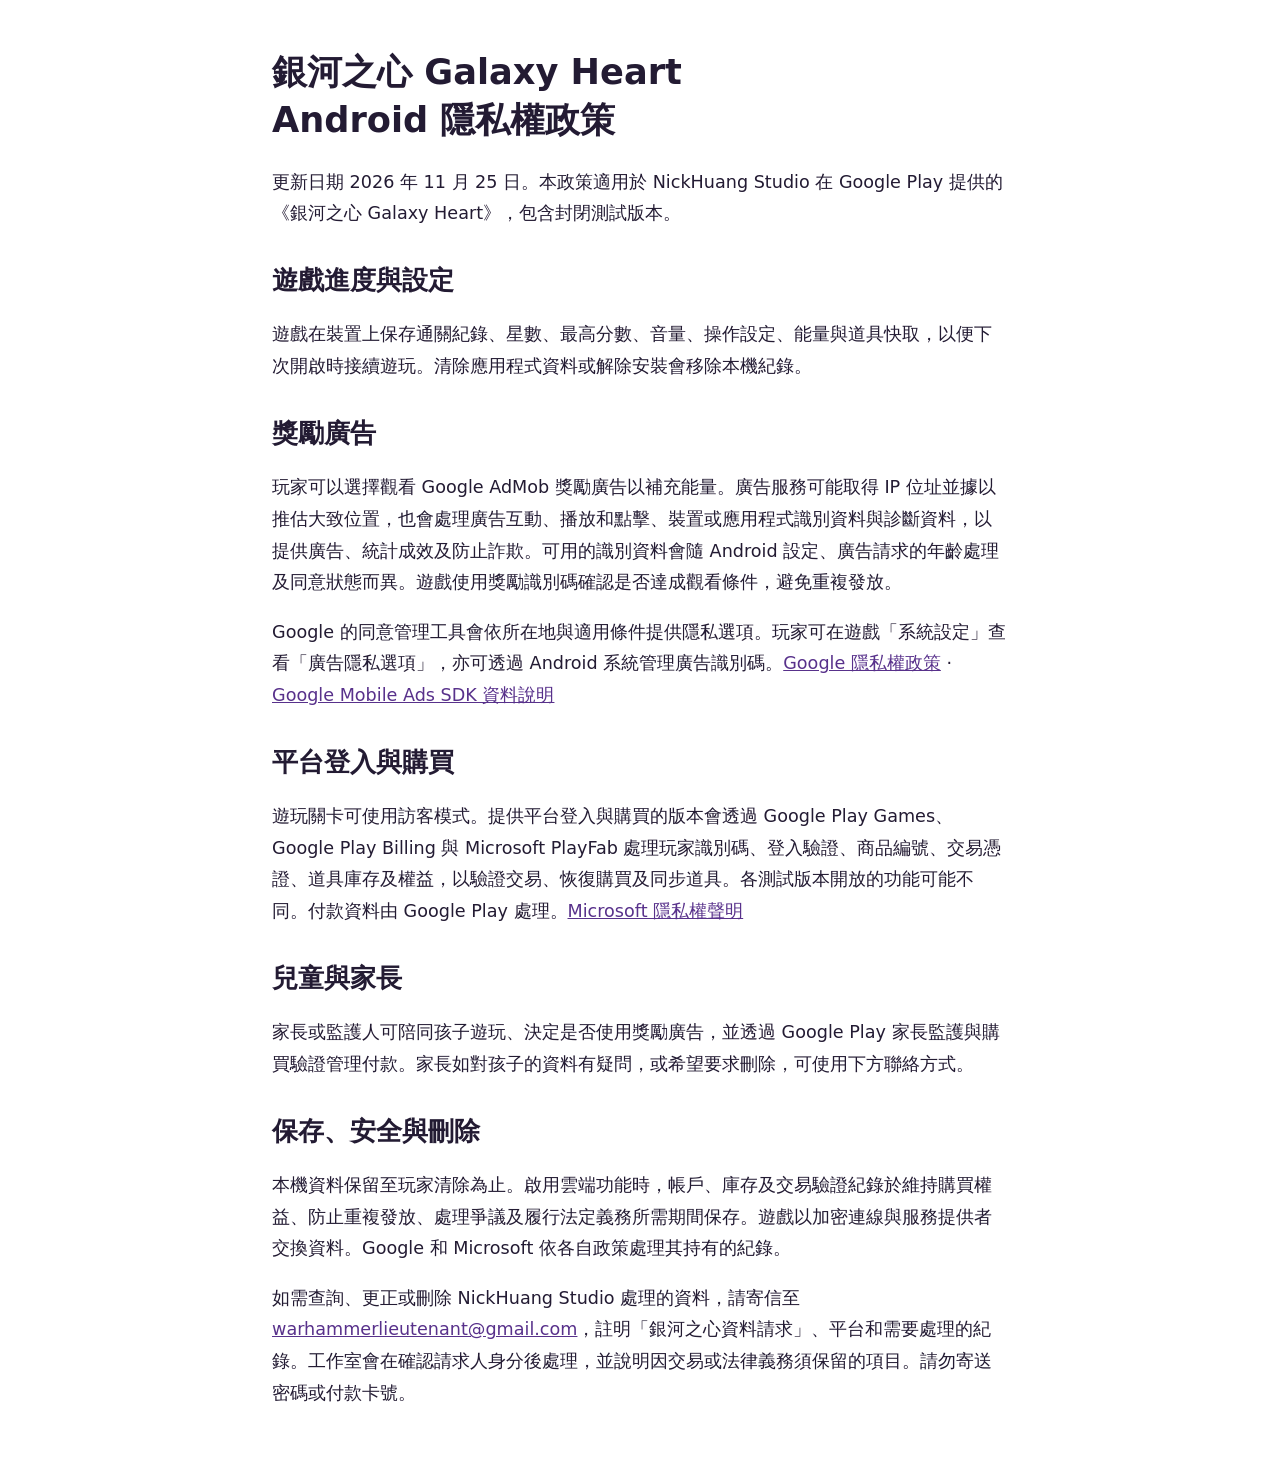
==== galaxy-heart/privacy/index.html @ ecfb711d "Publish Galaxy Heart Android privacy policy" ====
<!doctype html>
<html lang="zh-Hant"><meta charset="utf-8"><meta name="viewport" content="width=device-width,initial-scale=1">
<title>銀河之心 Galaxy Heart｜Android 隱私權政策</title>
<style>html{color-scheme:light}body{margin:3rem auto;padding:0 1.25rem;max-width:46rem;font:1.1rem/1.8 system-ui,sans-serif;color:#231b33}h1,h2{line-height:1.35}h2{margin-top:2rem}a{color:#58318b}</style>
<main><h1>銀河之心 Galaxy Heart<br>Android 隱私權政策</h1>
<p>更新日期 2026 年 11 月 25 日。本政策適用於 NickHuang Studio 在 Google Play 提供的《銀河之心 Galaxy Heart》，包含封閉測試版本。</p>
<h2>遊戲進度與設定</h2><p>遊戲在裝置上保存通關紀錄、星數、最高分數、音量、操作設定、能量與道具快取，以便下次開啟時接續遊玩。清除應用程式資料或解除安裝會移除本機紀錄。</p>
<h2>獎勵廣告</h2><p>玩家可以選擇觀看 Google AdMob 獎勵廣告以補充能量。廣告服務可能取得 IP 位址並據以推估大致位置，也會處理廣告互動、播放和點擊、裝置或應用程式識別資料與診斷資料，以提供廣告、統計成效及防止詐欺。可用的識別資料會隨 Android 設定、廣告請求的年齡處理及同意狀態而異。遊戲使用獎勵識別碼確認是否達成觀看條件，避免重複發放。</p>
<p>Google 的同意管理工具會依所在地與適用條件提供隱私選項。玩家可在遊戲「系統設定」查看「廣告隱私選項」，亦可透過 Android 系統管理廣告識別碼。<a href="https://policies.google.com/privacy?hl=zh-TW">Google 隱私權政策</a> · <a href="https://developers.google.com/admob/android/privacy/play-data-disclosure">Google Mobile Ads SDK 資料說明</a></p>
<h2>平台登入與購買</h2><p>遊玩關卡可使用訪客模式。提供平台登入與購買的版本會透過 Google Play Games、Google Play Billing 與 Microsoft PlayFab 處理玩家識別碼、登入驗證、商品編號、交易憑證、道具庫存及權益，以驗證交易、恢復購買及同步道具。各測試版本開放的功能可能不同。付款資料由 Google Play 處理。<a href="https://privacy.microsoft.com/zh-tw/privacystatement">Microsoft 隱私權聲明</a></p>
<h2>兒童與家長</h2><p>家長或監護人可陪同孩子遊玩、決定是否使用獎勵廣告，並透過 Google Play 家長監護與購買驗證管理付款。家長如對孩子的資料有疑問，或希望要求刪除，可使用下方聯絡方式。</p>
<h2>保存、安全與刪除</h2><p>本機資料保留至玩家清除為止。啟用雲端功能時，帳戶、庫存及交易驗證紀錄於維持購買權益、防止重複發放、處理爭議及履行法定義務所需期間保存。遊戲以加密連線與服務提供者交換資料。Google 和 Microsoft 依各自政策處理其持有的紀錄。</p>
<p>如需查詢、更正或刪除 NickHuang Studio 處理的資料，請寄信至 <a href="mailto:warhammerlieutenant@gmail.com">warhammerlieutenant@gmail.com</a>，註明「銀河之心資料請求」、平台和需要處理的紀錄。工作室會在確認請求人身分後處理，並說明因交易或法律義務須保留的項目。請勿寄送密碼或付款卡號。</p>
</main></html>
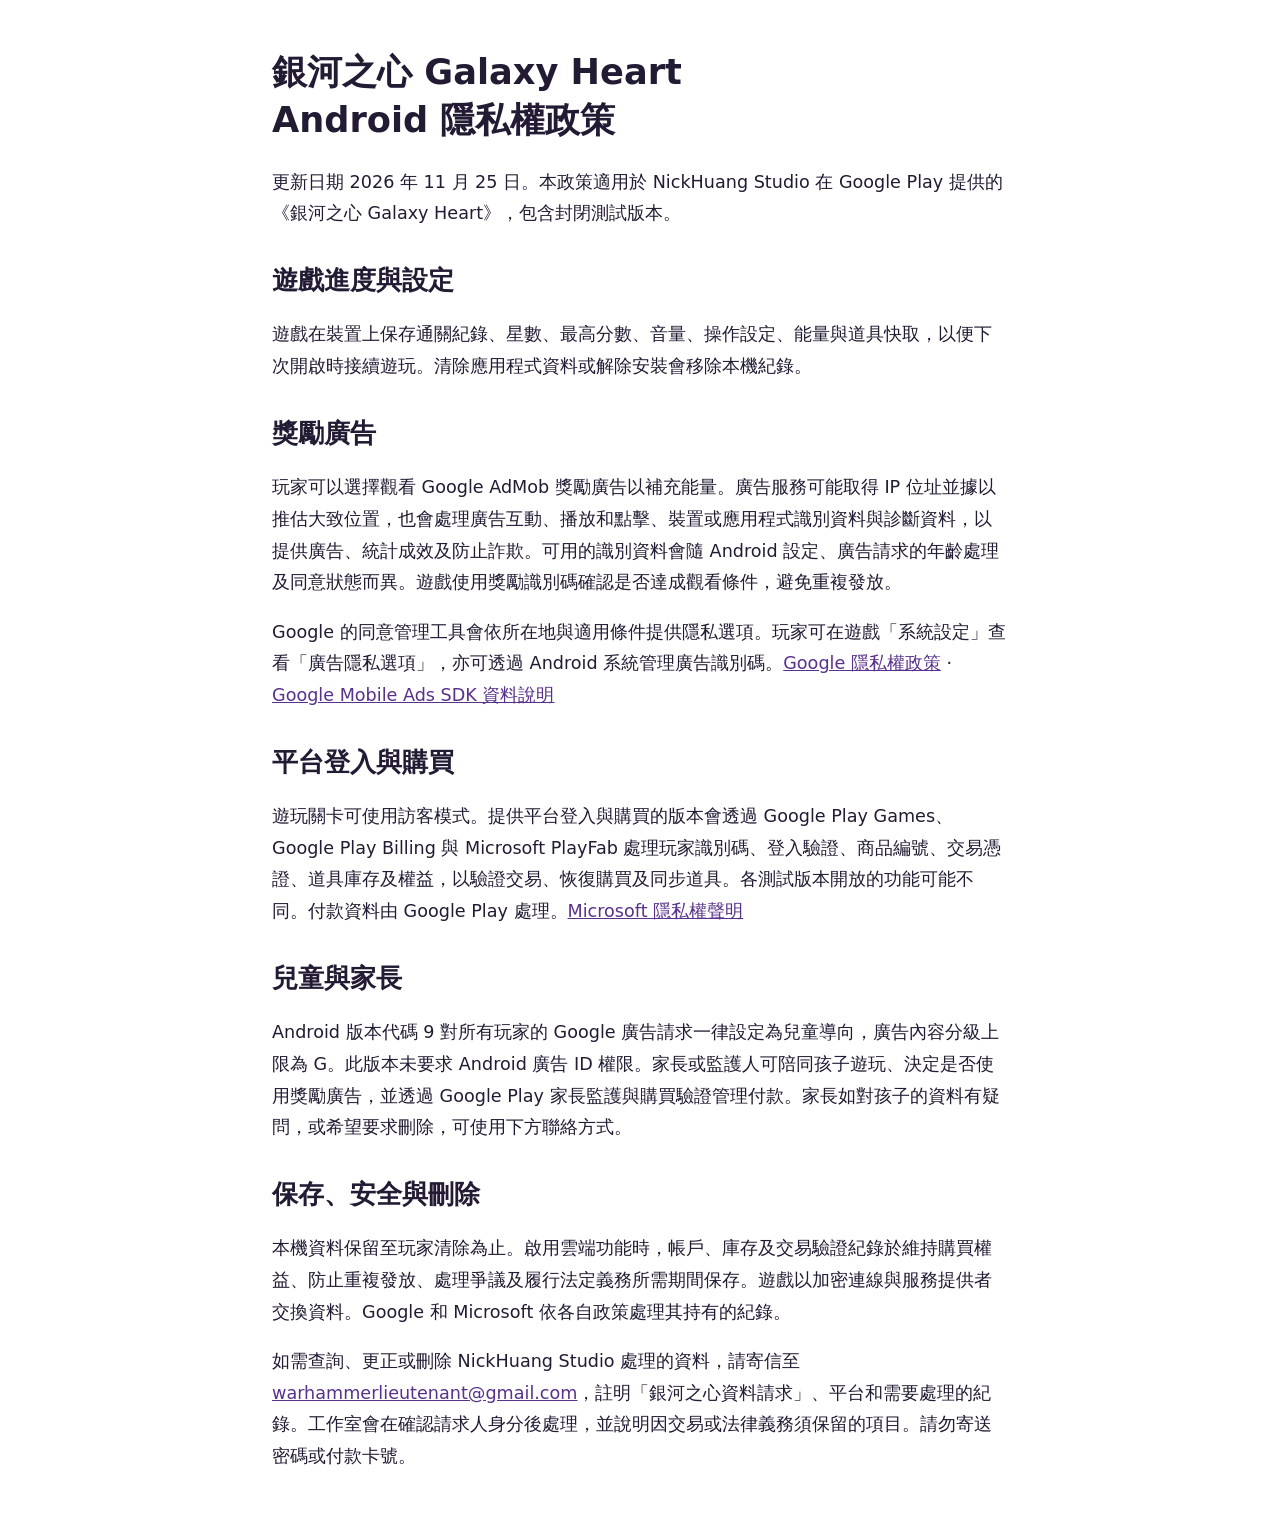
==== commit 04d7df4a: "Document family ad settings in Android build 9" ====
--- a/galaxy-heart/privacy/index.html
+++ b/galaxy-heart/privacy/index.html
@@ -8,7 +8,7 @@
 <h2>獎勵廣告</h2><p>玩家可以選擇觀看 Google AdMob 獎勵廣告以補充能量。廣告服務可能取得 IP 位址並據以推估大致位置，也會處理廣告互動、播放和點擊、裝置或應用程式識別資料與診斷資料，以提供廣告、統計成效及防止詐欺。可用的識別資料會隨 Android 設定、廣告請求的年齡處理及同意狀態而異。遊戲使用獎勵識別碼確認是否達成觀看條件，避免重複發放。</p>
 <p>Google 的同意管理工具會依所在地與適用條件提供隱私選項。玩家可在遊戲「系統設定」查看「廣告隱私選項」，亦可透過 Android 系統管理廣告識別碼。<a href="https://policies.google.com/privacy?hl=zh-TW">Google 隱私權政策</a> · <a href="https://developers.google.com/admob/android/privacy/play-data-disclosure">Google Mobile Ads SDK 資料說明</a></p>
 <h2>平台登入與購買</h2><p>遊玩關卡可使用訪客模式。提供平台登入與購買的版本會透過 Google Play Games、Google Play Billing 與 Microsoft PlayFab 處理玩家識別碼、登入驗證、商品編號、交易憑證、道具庫存及權益，以驗證交易、恢復購買及同步道具。各測試版本開放的功能可能不同。付款資料由 Google Play 處理。<a href="https://privacy.microsoft.com/zh-tw/privacystatement">Microsoft 隱私權聲明</a></p>
-<h2>兒童與家長</h2><p>家長或監護人可陪同孩子遊玩、決定是否使用獎勵廣告，並透過 Google Play 家長監護與購買驗證管理付款。家長如對孩子的資料有疑問，或希望要求刪除，可使用下方聯絡方式。</p>
+<h2>兒童與家長</h2><p>Android 版本代碼 9 對所有玩家的 Google 廣告請求一律設定為兒童導向，廣告內容分級上限為 G。此版本未要求 Android 廣告 ID 權限。家長或監護人可陪同孩子遊玩、決定是否使用獎勵廣告，並透過 Google Play 家長監護與購買驗證管理付款。家長如對孩子的資料有疑問，或希望要求刪除，可使用下方聯絡方式。</p>
 <h2>保存、安全與刪除</h2><p>本機資料保留至玩家清除為止。啟用雲端功能時，帳戶、庫存及交易驗證紀錄於維持購買權益、防止重複發放、處理爭議及履行法定義務所需期間保存。遊戲以加密連線與服務提供者交換資料。Google 和 Microsoft 依各自政策處理其持有的紀錄。</p>
 <p>如需查詢、更正或刪除 NickHuang Studio 處理的資料，請寄信至 <a href="mailto:warhammerlieutenant@gmail.com">warhammerlieutenant@gmail.com</a>，註明「銀河之心資料請求」、平台和需要處理的紀錄。工作室會在確認請求人身分後處理，並說明因交易或法律義務須保留的項目。請勿寄送密碼或付款卡號。</p>
 </main></html>
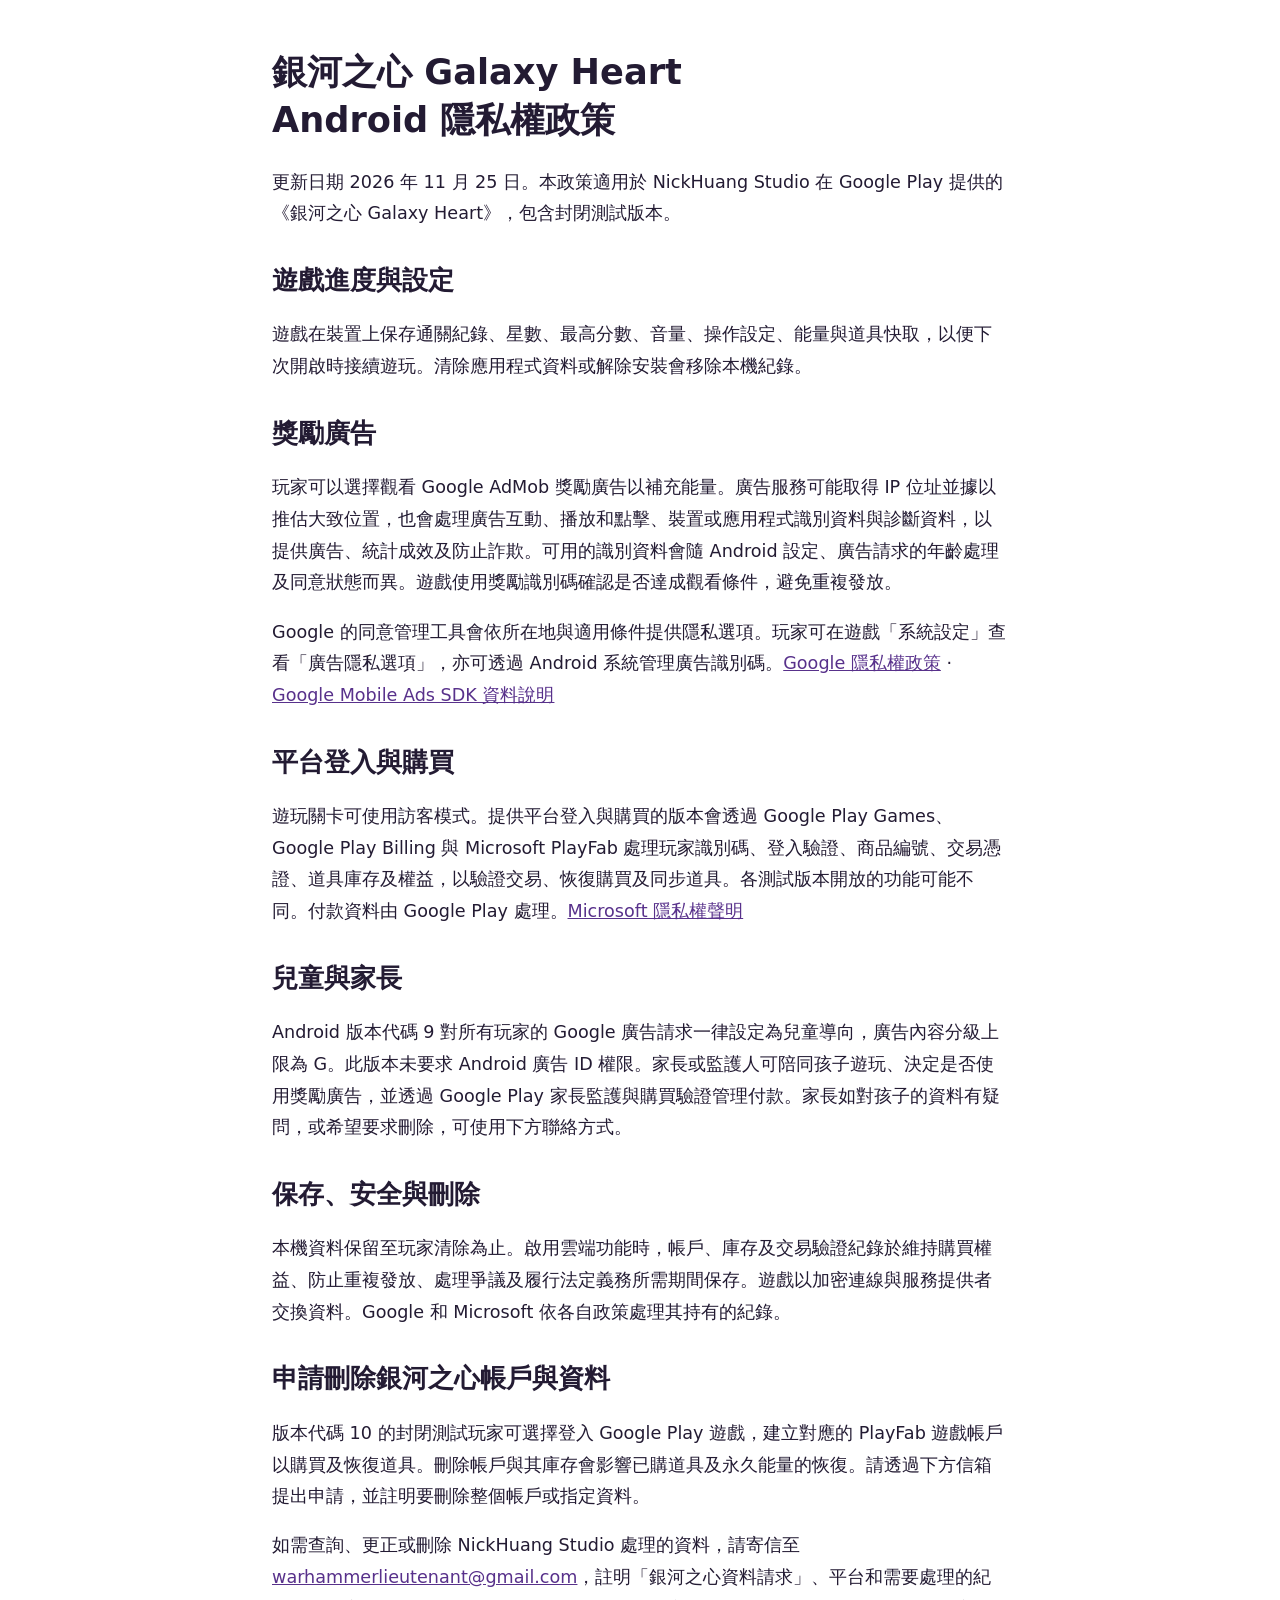
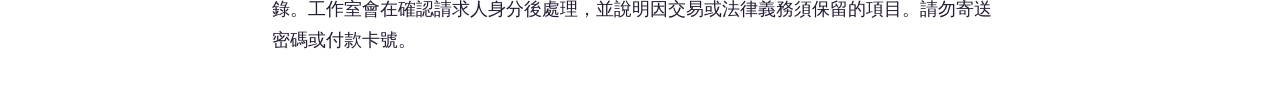
==== commit a8aa0aa1: "Add account deletion entry for Android purchase testing" ====
--- a/galaxy-heart/privacy/index.html
+++ b/galaxy-heart/privacy/index.html
@@ -10,5 +10,5 @@
 <h2>平台登入與購買</h2><p>遊玩關卡可使用訪客模式。提供平台登入與購買的版本會透過 Google Play Games、Google Play Billing 與 Microsoft PlayFab 處理玩家識別碼、登入驗證、商品編號、交易憑證、道具庫存及權益，以驗證交易、恢復購買及同步道具。各測試版本開放的功能可能不同。付款資料由 Google Play 處理。<a href="https://privacy.microsoft.com/zh-tw/privacystatement">Microsoft 隱私權聲明</a></p>
 <h2>兒童與家長</h2><p>Android 版本代碼 9 對所有玩家的 Google 廣告請求一律設定為兒童導向，廣告內容分級上限為 G。此版本未要求 Android 廣告 ID 權限。家長或監護人可陪同孩子遊玩、決定是否使用獎勵廣告，並透過 Google Play 家長監護與購買驗證管理付款。家長如對孩子的資料有疑問，或希望要求刪除，可使用下方聯絡方式。</p>
 <h2>保存、安全與刪除</h2><p>本機資料保留至玩家清除為止。啟用雲端功能時，帳戶、庫存及交易驗證紀錄於維持購買權益、防止重複發放、處理爭議及履行法定義務所需期間保存。遊戲以加密連線與服務提供者交換資料。Google 和 Microsoft 依各自政策處理其持有的紀錄。</p>
-<p>如需查詢、更正或刪除 NickHuang Studio 處理的資料，請寄信至 <a href="mailto:warhammerlieutenant@gmail.com">warhammerlieutenant@gmail.com</a>，註明「銀河之心資料請求」、平台和需要處理的紀錄。工作室會在確認請求人身分後處理，並說明因交易或法律義務須保留的項目。請勿寄送密碼或付款卡號。</p>
+<h2 id="delete-account">申請刪除銀河之心帳戶與資料</h2><p>版本代碼 10 的封閉測試玩家可選擇登入 Google Play 遊戲，建立對應的 PlayFab 遊戲帳戶以購買及恢復道具。刪除帳戶與其庫存會影響已購道具及永久能量的恢復。請透過下方信箱提出申請，並註明要刪除整個帳戶或指定資料。</p><p>如需查詢、更正或刪除 NickHuang Studio 處理的資料，請寄信至 <a href="mailto:warhammerlieutenant@gmail.com">warhammerlieutenant@gmail.com</a>，註明「銀河之心資料請求」、平台和需要處理的紀錄。工作室會在確認請求人身分後處理，並說明因交易或法律義務須保留的項目。請勿寄送密碼或付款卡號。</p>
 </main></html>
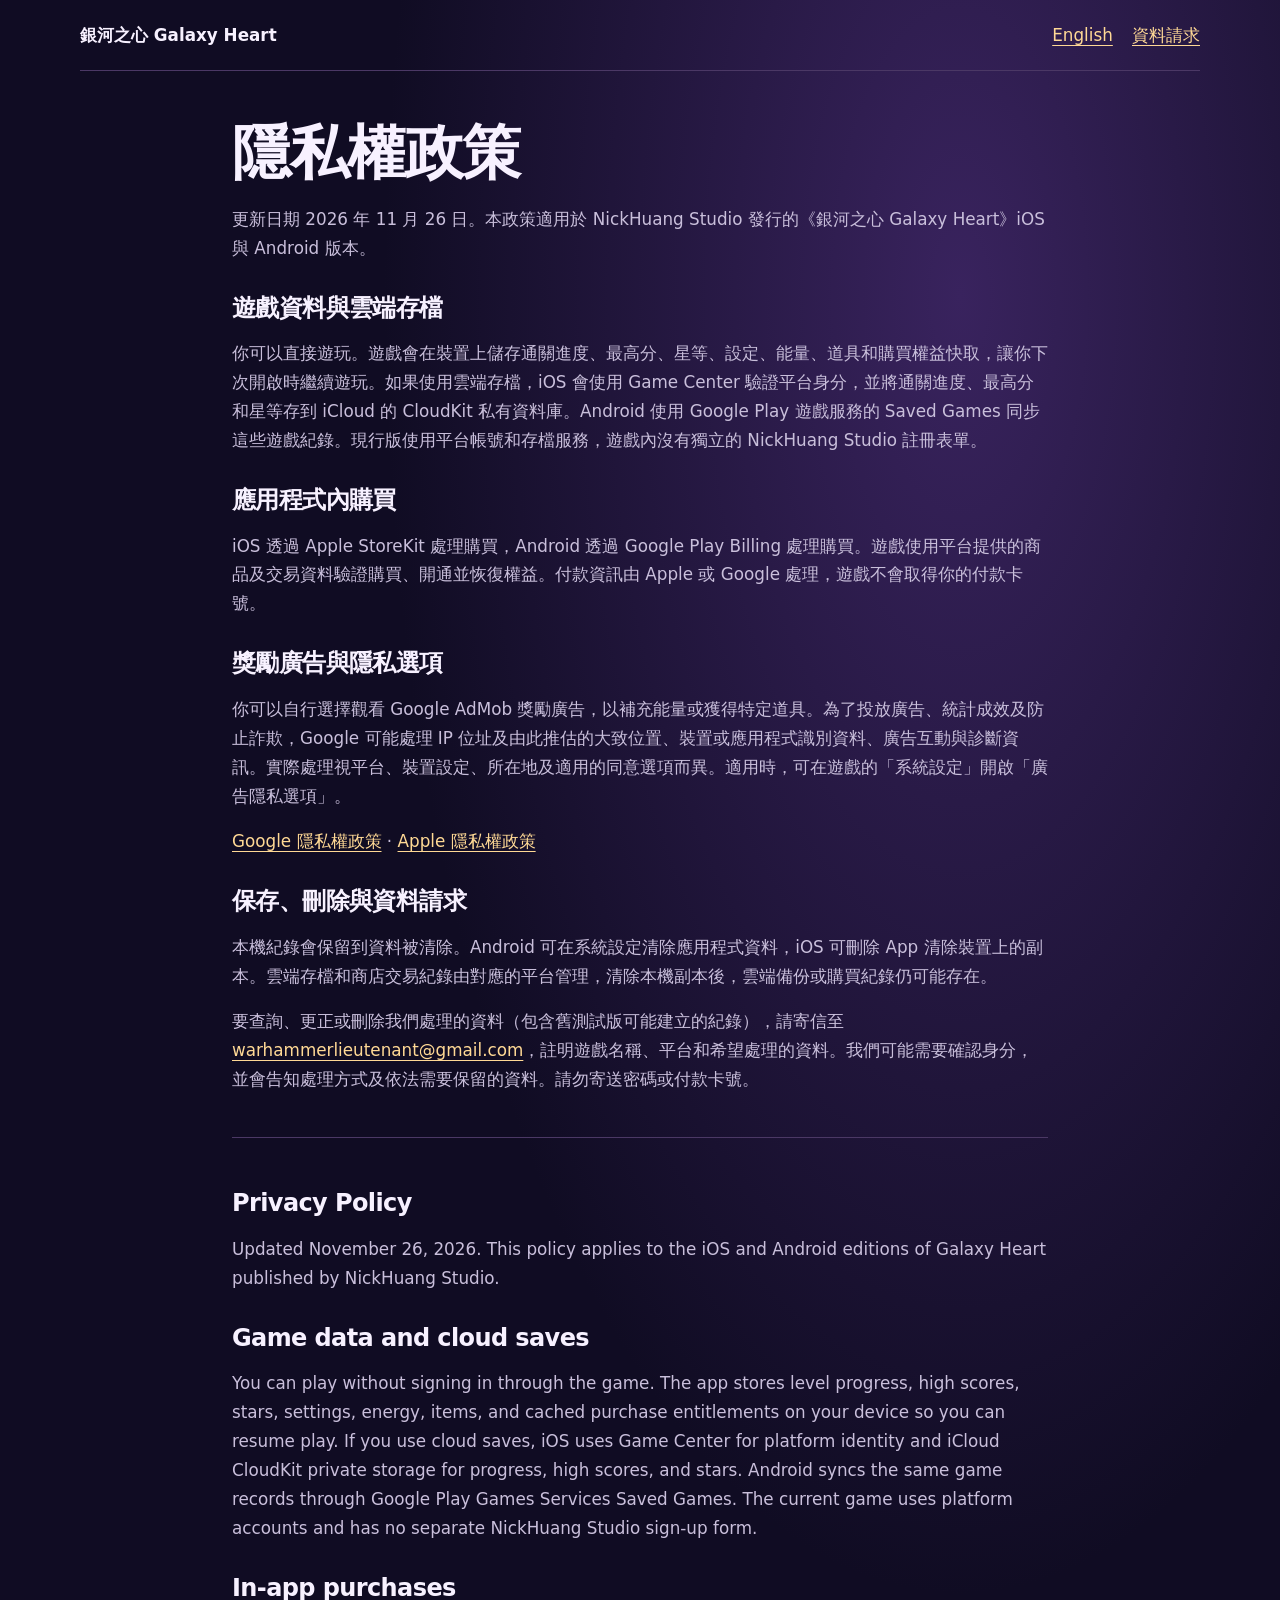
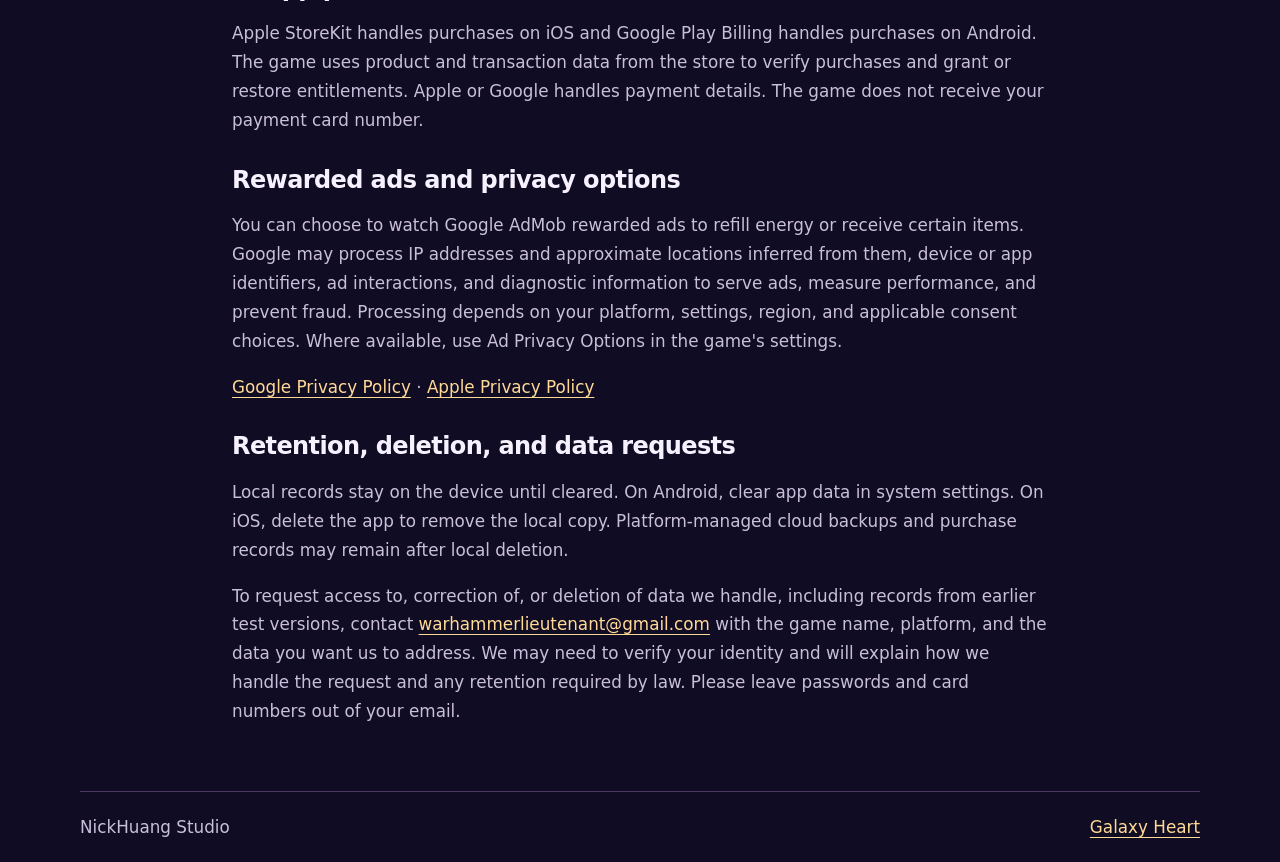
==== commit 748410ba: "Publish Galaxy Heart marketing and cross-platform privacy pages" ====
--- a/galaxy-heart/privacy/index.html
+++ b/galaxy-heart/privacy/index.html
@@ -1,14 +1,43 @@
 <!doctype html>
-<html lang="zh-Hant"><meta charset="utf-8"><meta name="viewport" content="width=device-width,initial-scale=1">
-<title>銀河之心 Galaxy Heart｜Android 隱私權政策</title>
-<style>html{color-scheme:light}body{margin:3rem auto;padding:0 1.25rem;max-width:46rem;font:1.1rem/1.8 system-ui,sans-serif;color:#231b33}h1,h2{line-height:1.35}h2{margin-top:2rem}a{color:#58318b}</style>
-<main><h1>銀河之心 Galaxy Heart<br>Android 隱私權政策</h1>
-<p>更新日期 2026 年 11 月 25 日。本政策適用於 NickHuang Studio 在 Google Play 提供的《銀河之心 Galaxy Heart》，包含封閉測試版本。</p>
-<h2>遊戲進度與設定</h2><p>遊戲在裝置上保存通關紀錄、星數、最高分數、音量、操作設定、能量與道具快取，以便下次開啟時接續遊玩。清除應用程式資料或解除安裝會移除本機紀錄。</p>
-<h2>獎勵廣告</h2><p>玩家可以選擇觀看 Google AdMob 獎勵廣告以補充能量。廣告服務可能取得 IP 位址並據以推估大致位置，也會處理廣告互動、播放和點擊、裝置或應用程式識別資料與診斷資料，以提供廣告、統計成效及防止詐欺。可用的識別資料會隨 Android 設定、廣告請求的年齡處理及同意狀態而異。遊戲使用獎勵識別碼確認是否達成觀看條件，避免重複發放。</p>
-<p>Google 的同意管理工具會依所在地與適用條件提供隱私選項。玩家可在遊戲「系統設定」查看「廣告隱私選項」，亦可透過 Android 系統管理廣告識別碼。<a href="https://policies.google.com/privacy?hl=zh-TW">Google 隱私權政策</a> · <a href="https://developers.google.com/admob/android/privacy/play-data-disclosure">Google Mobile Ads SDK 資料說明</a></p>
-<h2>平台登入與購買</h2><p>遊玩關卡可使用訪客模式。提供平台登入與購買的版本會透過 Google Play Games、Google Play Billing 與 Microsoft PlayFab 處理玩家識別碼、登入驗證、商品編號、交易憑證、道具庫存及權益，以驗證交易、恢復購買及同步道具。各測試版本開放的功能可能不同。付款資料由 Google Play 處理。<a href="https://privacy.microsoft.com/zh-tw/privacystatement">Microsoft 隱私權聲明</a></p>
-<h2>兒童與家長</h2><p>Android 版本代碼 9 對所有玩家的 Google 廣告請求一律設定為兒童導向，廣告內容分級上限為 G。此版本未要求 Android 廣告 ID 權限。家長或監護人可陪同孩子遊玩、決定是否使用獎勵廣告，並透過 Google Play 家長監護與購買驗證管理付款。家長如對孩子的資料有疑問，或希望要求刪除，可使用下方聯絡方式。</p>
-<h2>保存、安全與刪除</h2><p>本機資料保留至玩家清除為止。啟用雲端功能時，帳戶、庫存及交易驗證紀錄於維持購買權益、防止重複發放、處理爭議及履行法定義務所需期間保存。遊戲以加密連線與服務提供者交換資料。Google 和 Microsoft 依各自政策處理其持有的紀錄。</p>
-<h2 id="delete-account">申請刪除銀河之心帳戶與資料</h2><p>版本代碼 10 的封閉測試玩家可選擇登入 Google Play 遊戲，建立對應的 PlayFab 遊戲帳戶以購買及恢復道具。刪除帳戶與其庫存會影響已購道具及永久能量的恢復。請透過下方信箱提出申請，並註明要刪除整個帳戶或指定資料。</p><p>如需查詢、更正或刪除 NickHuang Studio 處理的資料，請寄信至 <a href="mailto:warhammerlieutenant@gmail.com">warhammerlieutenant@gmail.com</a>，註明「銀河之心資料請求」、平台和需要處理的紀錄。工作室會在確認請求人身分後處理，並說明因交易或法律義務須保留的項目。請勿寄送密碼或付款卡號。</p>
-</main></html>
+<html lang="zh-Hant">
+<head>
+<meta charset="utf-8">
+<meta name="viewport" content="width=device-width, initial-scale=1">
+<title>銀河之心 Galaxy Heart｜隱私權政策 / Privacy Policy</title>
+<link rel="stylesheet" href="../style.css">
+</head>
+<body>
+<header class="shell header"><a class="studio" href="../">銀河之心 Galaxy Heart</a><nav aria-label="站內導覽"><a href="#english" lang="en">English</a><a href="#delete-account">資料請求</a></nav></header>
+<main class="shell policy">
+<section aria-labelledby="policy-zh">
+<h1 id="policy-zh">隱私權政策</h1>
+<p>更新日期 <time datetime="2026-11-26">2026 年 11 月 26 日</time>。本政策適用於 NickHuang Studio 發行的《銀河之心 Galaxy Heart》iOS 與 Android 版本。</p>
+<h2>遊戲資料與雲端存檔</h2>
+<p>你可以直接遊玩。遊戲會在裝置上儲存通關進度、最高分、星等、設定、能量、道具和購買權益快取，讓你下次開啟時繼續遊玩。如果使用雲端存檔，iOS 會使用 Game Center 驗證平台身分，並將通關進度、最高分和星等存到 iCloud 的 CloudKit 私有資料庫。Android 使用 Google Play 遊戲服務的 Saved Games 同步這些遊戲紀錄。現行版使用平台帳號和存檔服務，遊戲內沒有獨立的 NickHuang Studio 註冊表單。</p>
+<h2>應用程式內購買</h2>
+<p>iOS 透過 Apple StoreKit 處理購買，Android 透過 Google Play Billing 處理購買。遊戲使用平台提供的商品及交易資料驗證購買、開通並恢復權益。付款資訊由 Apple 或 Google 處理，遊戲不會取得你的付款卡號。</p>
+<h2>獎勵廣告與隱私選項</h2>
+<p>你可以自行選擇觀看 Google AdMob 獎勵廣告，以補充能量或獲得特定道具。為了投放廣告、統計成效及防止詐欺，Google 可能處理 IP 位址及由此推估的大致位置、裝置或應用程式識別資料、廣告互動與診斷資訊。實際處理視平台、裝置設定、所在地及適用的同意選項而異。適用時，可在遊戲的「系統設定」開啟「廣告隱私選項」。</p>
+<p><a href="https://policies.google.com/privacy?hl=zh-TW">Google 隱私權政策</a> · <a href="https://www.apple.com/tw/legal/privacy/">Apple 隱私權政策</a></p>
+<h2 id="delete-account">保存、刪除與資料請求</h2>
+<p>本機紀錄會保留到資料被清除。Android 可在系統設定清除應用程式資料，iOS 可刪除 App 清除裝置上的副本。雲端存檔和商店交易紀錄由對應的平台管理，清除本機副本後，雲端備份或購買紀錄仍可能存在。</p>
+<p>要查詢、更正或刪除我們處理的資料（包含舊測試版可能建立的紀錄），請寄信至 <a href="mailto:warhammerlieutenant@gmail.com">warhammerlieutenant@gmail.com</a>，註明遊戲名稱、平台和希望處理的資料。我們可能需要確認身分，並會告知處理方式及依法需要保留的資料。請勿寄送密碼或付款卡號。</p>
+</section>
+<section id="english" lang="en" aria-labelledby="policy-en">
+<h2 id="policy-en">Privacy Policy</h2>
+<p>Updated <time datetime="2026-11-26">November 26, 2026</time>. This policy applies to the iOS and Android editions of Galaxy Heart published by NickHuang Studio.</p>
+<h2>Game data and cloud saves</h2>
+<p>You can play without signing in through the game. The app stores level progress, high scores, stars, settings, energy, items, and cached purchase entitlements on your device so you can resume play. If you use cloud saves, iOS uses Game Center for platform identity and iCloud CloudKit private storage for progress, high scores, and stars. Android syncs the same game records through Google Play Games Services Saved Games. The current game uses platform accounts and has no separate NickHuang Studio sign-up form.</p>
+<h2>In-app purchases</h2>
+<p>Apple StoreKit handles purchases on iOS and Google Play Billing handles purchases on Android. The game uses product and transaction data from the store to verify purchases and grant or restore entitlements. Apple or Google handles payment details. The game does not receive your payment card number.</p>
+<h2>Rewarded ads and privacy options</h2>
+<p>You can choose to watch Google AdMob rewarded ads to refill energy or receive certain items. Google may process IP addresses and approximate locations inferred from them, device or app identifiers, ad interactions, and diagnostic information to serve ads, measure performance, and prevent fraud. Processing depends on your platform, settings, region, and applicable consent choices. Where available, use Ad Privacy Options in the game's settings.</p>
+<p><a href="https://policies.google.com/privacy?hl=en">Google Privacy Policy</a> · <a href="https://www.apple.com/legal/privacy/">Apple Privacy Policy</a></p>
+<h2>Retention, deletion, and data requests</h2>
+<p>Local records stay on the device until cleared. On Android, clear app data in system settings. On iOS, delete the app to remove the local copy. Platform-managed cloud backups and purchase records may remain after local deletion.</p>
+<p>To request access to, correction of, or deletion of data we handle, including records from earlier test versions, contact <a href="mailto:warhammerlieutenant@gmail.com">warhammerlieutenant@gmail.com</a> with the game name, platform, and the data you want us to address. We may need to verify your identity and will explain how we handle the request and any retention required by law. Please leave passwords and card numbers out of your email.</p>
+</section>
+</main>
+<footer class="shell footer"><span>NickHuang Studio</span><a href="../">Galaxy Heart</a></footer>
+</body>
+</html>
--- a/galaxy-heart/style.css
+++ b/galaxy-heart/style.css
@@ -0,0 +1,30 @@
+:root{color-scheme:dark;--ink:#f7f1ff;--muted:#c9bfdb;--gold:#ffd995;--line:#4b3865;--space:#100c23}
+*{box-sizing:border-box}
+html{scroll-behavior:smooth}
+body{margin:0;background:radial-gradient(ellipse at 75% 12%,#39235e 0,transparent 36rem),var(--space);color:var(--ink);font:1.05rem/1.72 system-ui,sans-serif}
+a{color:var(--gold);text-underline-offset:.23em}
+a:focus-visible{outline:3px solid var(--gold);outline-offset:5px}
+.shell{width:min(70rem,100% - 2.75rem);margin-inline:auto}
+.header,.footer{display:flex;justify-content:space-between;align-items:center;gap:1rem;flex-wrap:wrap;padding-block:1.3rem;border-bottom:1px solid var(--line)}
+.header nav{display:flex;gap:1.2rem;flex-wrap:wrap}
+.studio{font-weight:700;color:var(--ink);text-decoration:none}
+.hero{display:grid;grid-template-columns:1.25fr .75fr;align-items:center;gap:clamp(2rem,7vw,6rem);padding-block:clamp(3rem,9vw,7rem)}
+.tag{color:var(--gold);font-weight:650;margin:0 0 1rem}
+h1,h2{line-height:1.16;letter-spacing:-.025em}
+h1{margin:0;font-size:clamp(2.8rem,8vw,6.7rem)}
+h1 span{display:block;margin-top:.55rem;color:var(--gold);font-size:.57em}
+h2{font-size:clamp(1.55rem,4vw,2.35rem);margin:0 0 1rem}
+h2 span{color:var(--muted);font-size:.65em}
+.lead{font-size:clamp(1.1rem,2vw,1.36rem);color:var(--muted);max-width:30rem;margin:1.4rem 0 1.8rem}
+.action{display:inline-block;padding:.64rem 1.2rem;border-radius:.65rem;background:var(--gold);color:#2b1932;font-weight:750;text-decoration:none}
+.shot{margin:0;justify-self:center;width:min(100%,20rem)}
+.shot img{display:block;width:100%;height:auto;border:1px solid #8165a4;border-radius:1.15rem;box-shadow:0 1.3rem 4rem #090514a8}
+.details{padding:2.3rem 0;border-top:1px solid var(--line)}
+.details p{color:var(--muted);max-width:49rem}
+.footer{border-top:1px solid var(--line);border-bottom:0;color:var(--muted)}
+.policy{width:min(51rem,100% - 2.75rem);padding-block:3rem}
+.policy h1{font-size:clamp(2.2rem,5vw,3.7rem)}
+.policy h2{font-size:1.5rem;margin-top:2rem}
+.policy p,.policy li{color:var(--muted)}
+.policy section+section{border-top:1px solid var(--line);margin-top:2.7rem;padding-top:1.25rem}
+@media(max-width:41rem){.hero{grid-template-columns:1fr;gap:2rem}.shot{width:min(72%,18rem)}.header nav{gap:.85rem}}
